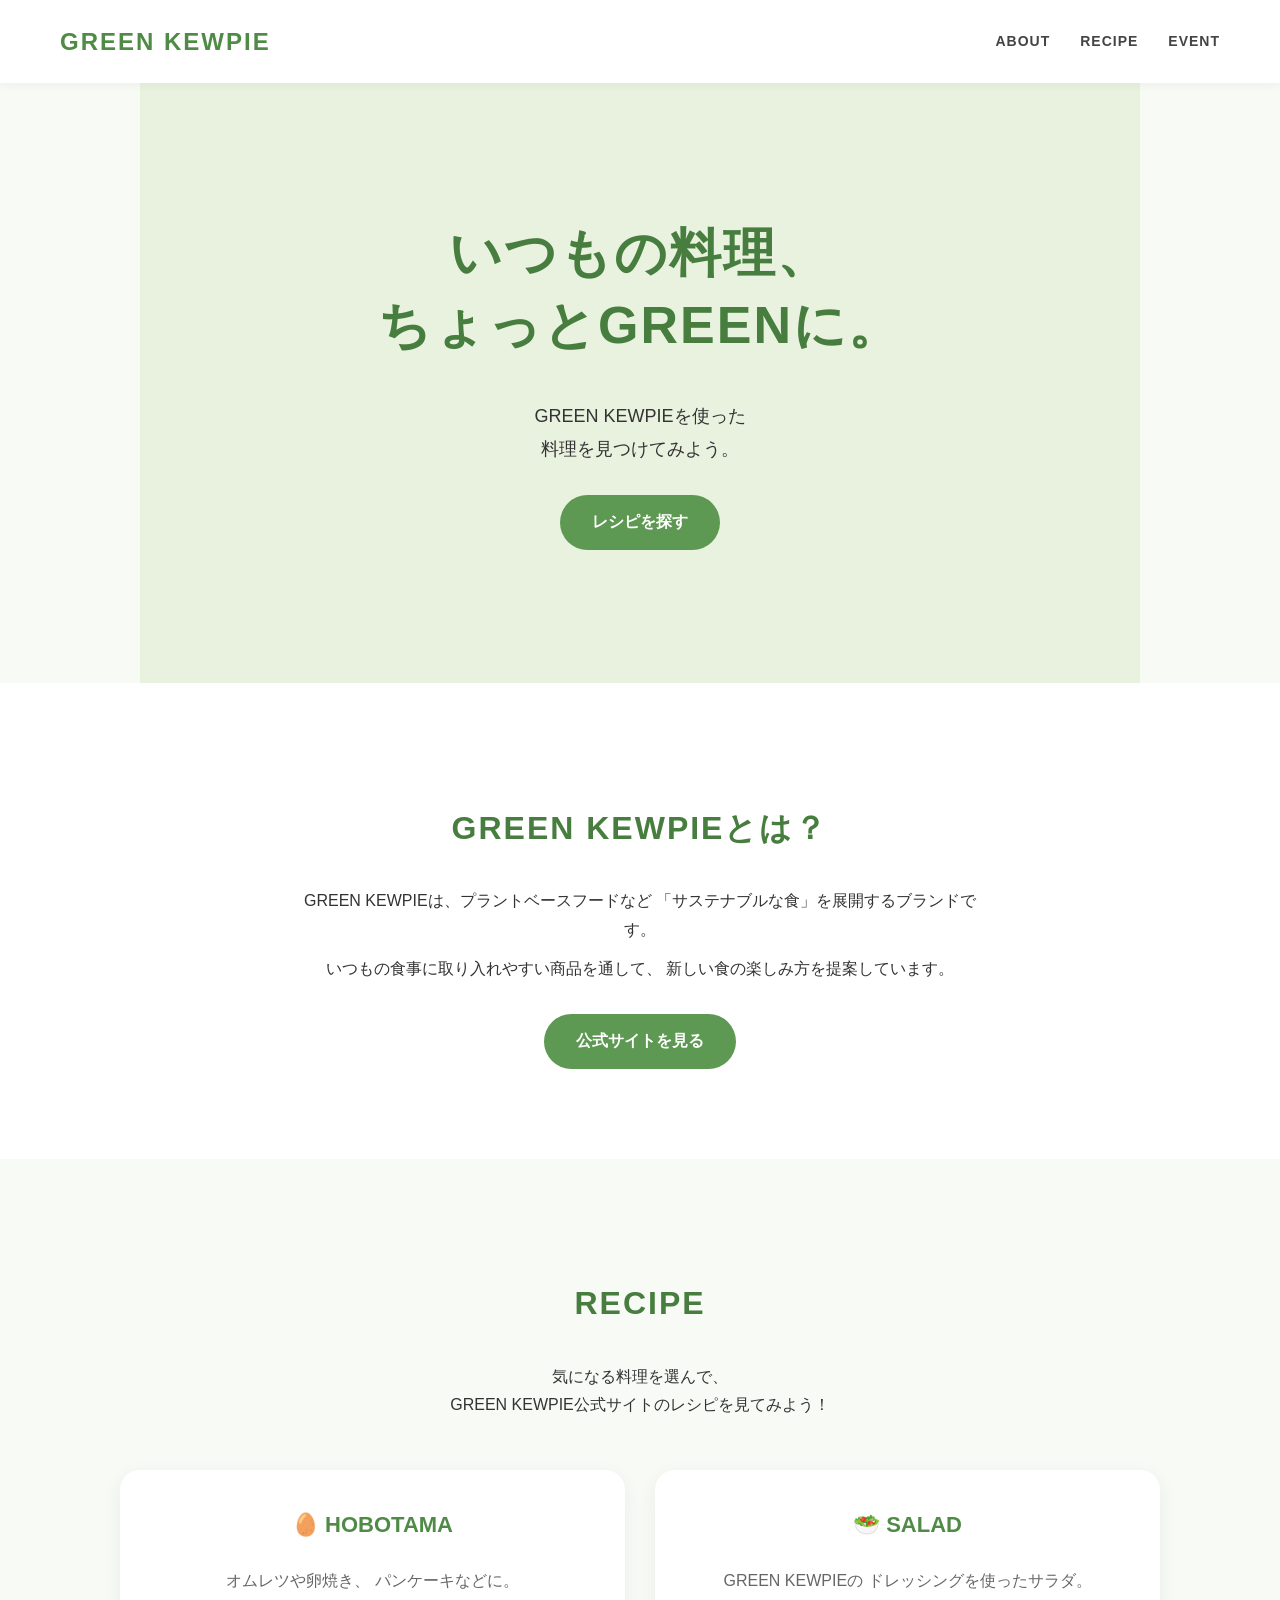
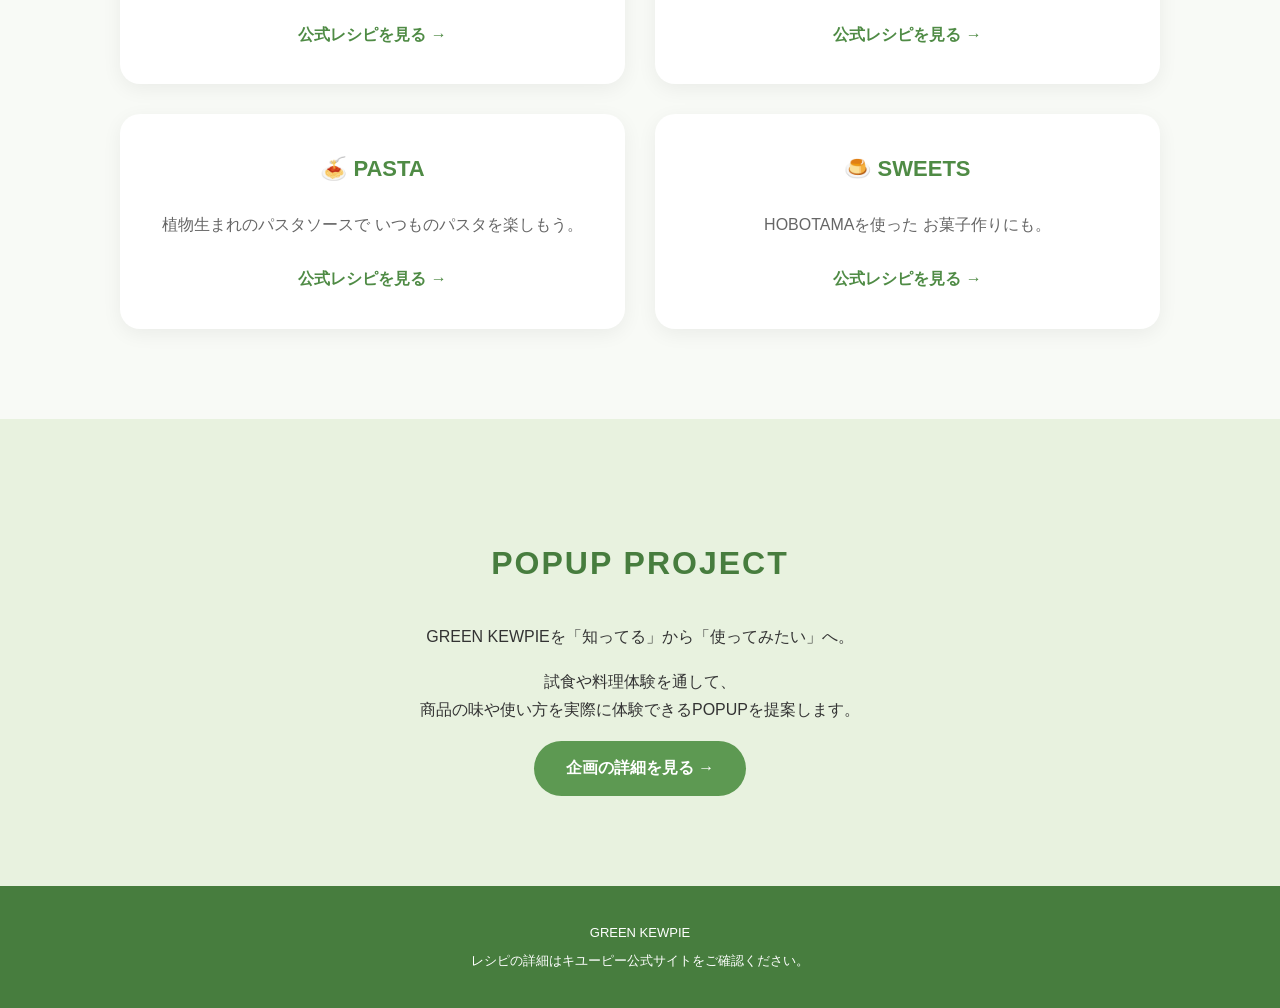
==== キャリデザ/index.html @ a6facf4d "Add files via upload" ====
<!DOCTYPE html>
<html lang="ja">

<head>
    <meta charset="UTF-8">
    <meta name="viewport" content="width=device-width, initial-scale=1.0">
    <title>GREEN KEWPIE</title>
    <link rel="stylesheet" href="assets/CD.css">
</head>

<body>

    <!-- ヘッダー -->
    <header>
        <h1>GREEN KEWPIE</h1>

        <nav>
            <a href="#about">ABOUT</a>
            <a href="#recipe">RECIPE</a>
            <a href="#event">EVENT</a>
        </nav>
    </header>


    <!-- メイン -->
    <main>

        <!-- メインビジュアル -->
        <section class="hero">
            <h2>いつもの料理、<br>ちょっとGREENに。</h2>

            <p>
                GREEN KEWPIEを使った<br>
                料理を見つけてみよう。
            </p>

            <a href="#recipe" class="button">
                レシピを探す
            </a>
        </section>


        <!-- GREEN KEWPIEとは -->
        <section id="about">
            <h2>GREEN KEWPIEとは？</h2>

            <p>
                GREEN KEWPIEは、プラントベースフードなど
                「サステナブルな食」を展開するブランドです。
            </p>

            <p>
                いつもの食事に取り入れやすい商品を通して、
                新しい食の楽しみ方を提案しています。
            </p>

            <a href="https://www.kewpie.co.jp/greenkewpie/"
               target="_blank"
               class="button">
                公式サイトを見る
            </a>
        </section>


        <!-- レシピ -->
        <section id="recipe">
            <h2>RECIPE</h2>

            <p>
                気になる料理を選んで、<br>
                GREEN KEWPIE公式サイトのレシピを見てみよう！
            </p>

            <div class="recipe-list">

                <!-- HOBOTAMA -->
                <div class="recipe-card">
                    <h3>🥚 HOBOTAMA</h3>

                    <p>
                        オムレツや卵焼き、
                        パンケーキなどに。
                    </p>

                    <a href="https://www.kewpie.co.jp/greenkewpie/"
                       target="_blank">
                        公式レシピを見る →
                    </a>
                </div>


                <!-- サラダ -->
                <div class="recipe-card">
                    <h3>🥗 SALAD</h3>

                    <p>
                        GREEN KEWPIEの
                        ドレッシングを使ったサラダ。
                    </p>

                    <a href="https://www.kewpie.co.jp/greenkewpie/"
                       target="_blank">
                        公式レシピを見る →
                    </a>
                </div>


                <!-- パスタ -->
                <div class="recipe-card">
                    <h3>🍝 PASTA</h3>

                    <p>
                        植物生まれのパスタソースで
                        いつものパスタを楽しもう。
                    </p>

                    <a href="https://www.kewpie.co.jp/greenkewpie/"
                       target="_blank">
                        公式レシピを見る →
                    </a>
                </div>


                <!-- スイーツ -->
                <div class="recipe-card">
                    <h3>🍮 SWEETS</h3>

                    <p>
                        HOBOTAMAを使った
                        お菓子作りにも。
                    </p>

                    <a href="https://www.kewpie.co.jp/greenkewpie/"
                       target="_blank">
                        公式レシピを見る →
                    </a>
                </div>

            </div>
        </section>


        <section id="event" class="event">
            <h2>POPUP PROJECT</h2>

            <p>
                GREEN KEWPIEを「知ってる」から「使ってみたい」へ。
            </p>

            <p>
                試食や料理体験を通して、<br>
                商品の味や使い方を実際に体験できるPOPUPを提案します。
            </p>

            <a href="https://tokyoeducation.sharepoint.com/:p:/r/sites/msteams_a6f2b0/_layouts/15/doc2.aspx?action=edit&sourcedoc=%7B0ac3ffcf-0e11-4162-8dd3-b888ce13f2a8%7D&wdExp=TEAMS-TREATMENT&web=1"
            target="_blank"
            class="button">
            企画の詳細を見る →
            </a>
        </section>

    </main>


    <!-- フッター -->
    <footer>
        <p>GREEN KEWPIE</p>
        <p>
            レシピの詳細はキユーピー公式サイトをご確認ください。
        </p>
    </footer>

</body>

</html>
---- キャリデザ/assets/CD.css ----
/* =========================
   全体
========================= */

* {
    box-sizing: border-box;
}

html {
    scroll-behavior: smooth;
}

body {
    margin: 0;
    font-family: "Arial", "Yu Gothic", sans-serif;
    color: #333;
    background-color: #f8faf6;
    line-height: 1.8;
}


/* =========================
   ヘッダー
========================= */

header {
    background-color: white;
    padding: 20px 60px;

    display: flex;
    justify-content: space-between;
    align-items: center;

    position: sticky;
    top: 0;
    z-index: 10;

    box-shadow: 0 2px 10px rgba(0, 0, 0, 0.05);
}

header h1 {
    margin: 0;
    color: #4f8b45;
    font-size: 24px;
    letter-spacing: 2px;
}

nav {
    display: flex;
    gap: 30px;
}

nav a {
    color: #444;
    text-decoration: none;
    font-size: 14px;
    font-weight: bold;
    letter-spacing: 1px;

    transition: 0.3s;
}

nav a:hover {
    color: #5d9b52;
}


/* =========================
   メインビジュアル
========================= */

.hero {
    min-height: 600px;

    display: flex;
    flex-direction: column;
    justify-content: center;
    align-items: center;

    text-align: center;

    padding: 80px 20px;

    background-color: #e8f2df;
}

.hero h2 {
    margin: 0 0 20px;

    color: #477d3e;
    font-size: 52px;
    line-height: 1.4;
    letter-spacing: 2px;
}

.hero p {
    margin-bottom: 30px;
    font-size: 18px;
}


/* =========================
   ボタン
========================= */

.button {
    display: inline-block;

    padding: 13px 32px;

    background-color: #5d9952;
    color: white;

    text-decoration: none;
    font-weight: bold;

    border-radius: 30px;

    transition: 0.3s;
}

.button:hover {
    background-color: #3f7338;
    transform: translateY(-2px);
}


/* =========================
   セクション共通
========================= */

section {
    max-width: 1000px;
    margin: 0 auto;
    padding: 90px 30px;
}

section h2 {
    margin-bottom: 30px;

    text-align: center;

    color: #477d3e;
    font-size: 32px;
    letter-spacing: 2px;
}

section p {
    text-align: center;
}


/* =========================
   ABOUT
========================= */

#about {
    background-color: white;
    max-width: none;
}

#about p {
    max-width: 700px;
    margin: 10px auto;
}

#about .button {
    display: block;
    width: fit-content;
    margin: 30px auto 0;
}


/* =========================
   レシピ
========================= */

#recipe {
    max-width: 1100px;
}

.recipe-list {
    display: grid;

    grid-template-columns: repeat(2, 1fr);

    gap: 30px;

    margin-top: 50px;
}


/* レシピカード */

.recipe-card {
    background-color: white;

    padding: 35px 30px;

    border-radius: 20px;

    text-align: center;

    box-shadow: 0 5px 20px rgba(0, 0, 0, 0.06);

    transition: 0.3s;
}

.recipe-card:hover {
    transform: translateY(-5px);
    box-shadow: 0 10px 25px rgba(0, 0, 0, 0.1);
}

.recipe-card h3 {
    margin-top: 0;

    color: #4f8b45;
    font-size: 22px;
}

.recipe-card p {
    color: #666;
    margin-bottom: 25px;
}

.recipe-card a {
    color: #4f8b45;
    text-decoration: none;
    font-weight: bold;
}

.recipe-card a:hover {
    text-decoration: underline;
}


/* =========================
   POPUP EVENT
========================= */

.event {
    max-width: none;

    background-color: #e8f2df;

    text-align: center;
}

.event h2 {
    color: #477d3e;
}


/* =========================
   フッター
========================= */

footer {
    padding: 30px;

    background-color: #477d3e;
    color: white;

    text-align: center;
}

footer p {
    margin: 5px;
    font-size: 13px;
}


/* =========================
   スマホ対応
========================= */

@media (max-width: 700px) {

    header {
        padding: 18px 20px;

        flex-direction: column;
        gap: 10px;
    }

    nav {
        gap: 15px;
    }

    .hero {
        min-height: 500px;
    }

    .hero h2 {
        font-size: 36px;
    }

    section {
        padding: 60px 20px;
    }

    section h2 {
        font-size: 28px;
    }

    .recipe-list {
        grid-template-columns: 1fr;
    }
}
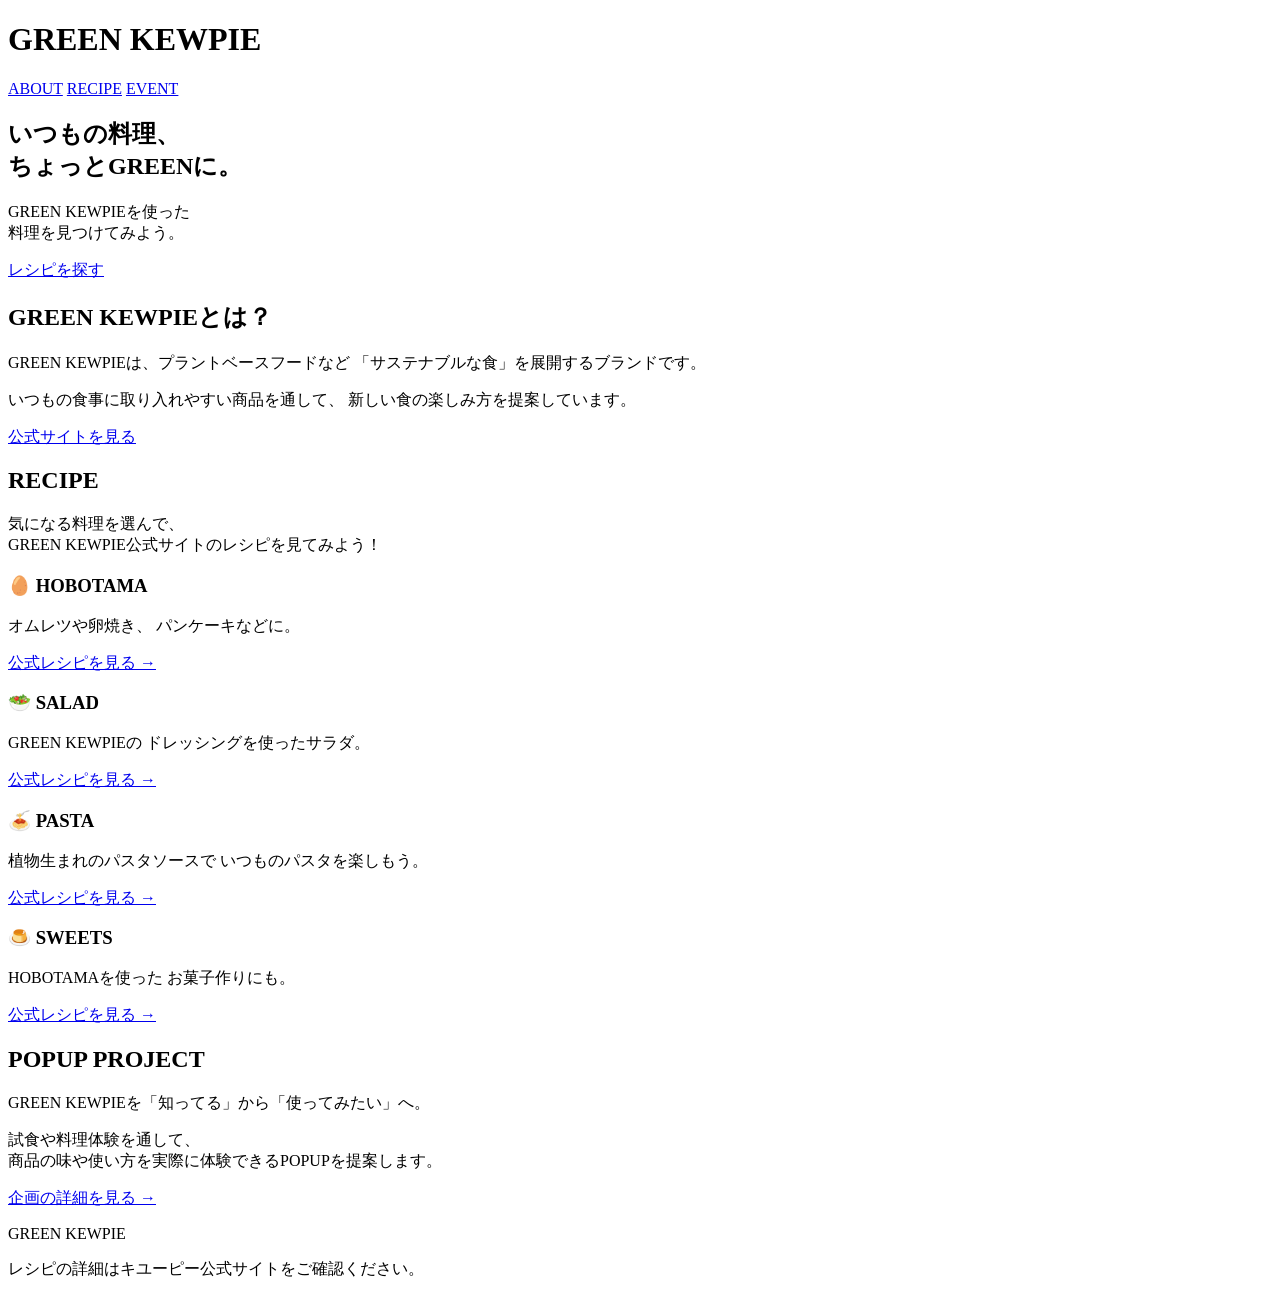
==== commit cb012c50: "Update index.html" ====
--- a/キャリデザ/index.html
+++ b/キャリデザ/index.html
@@ -5,7 +5,7 @@
     <meta charset="UTF-8">
     <meta name="viewport" content="width=device-width, initial-scale=1.0">
     <title>GREEN KEWPIE</title>
-    <link rel="stylesheet" href="assets/CD.css">
+    <link rel="stylesheet" href="キャリデザ/assets/CD.css">
 </head>
 
 <body>
@@ -172,4 +172,4 @@
 
 </body>
 
-</html>+</html>
